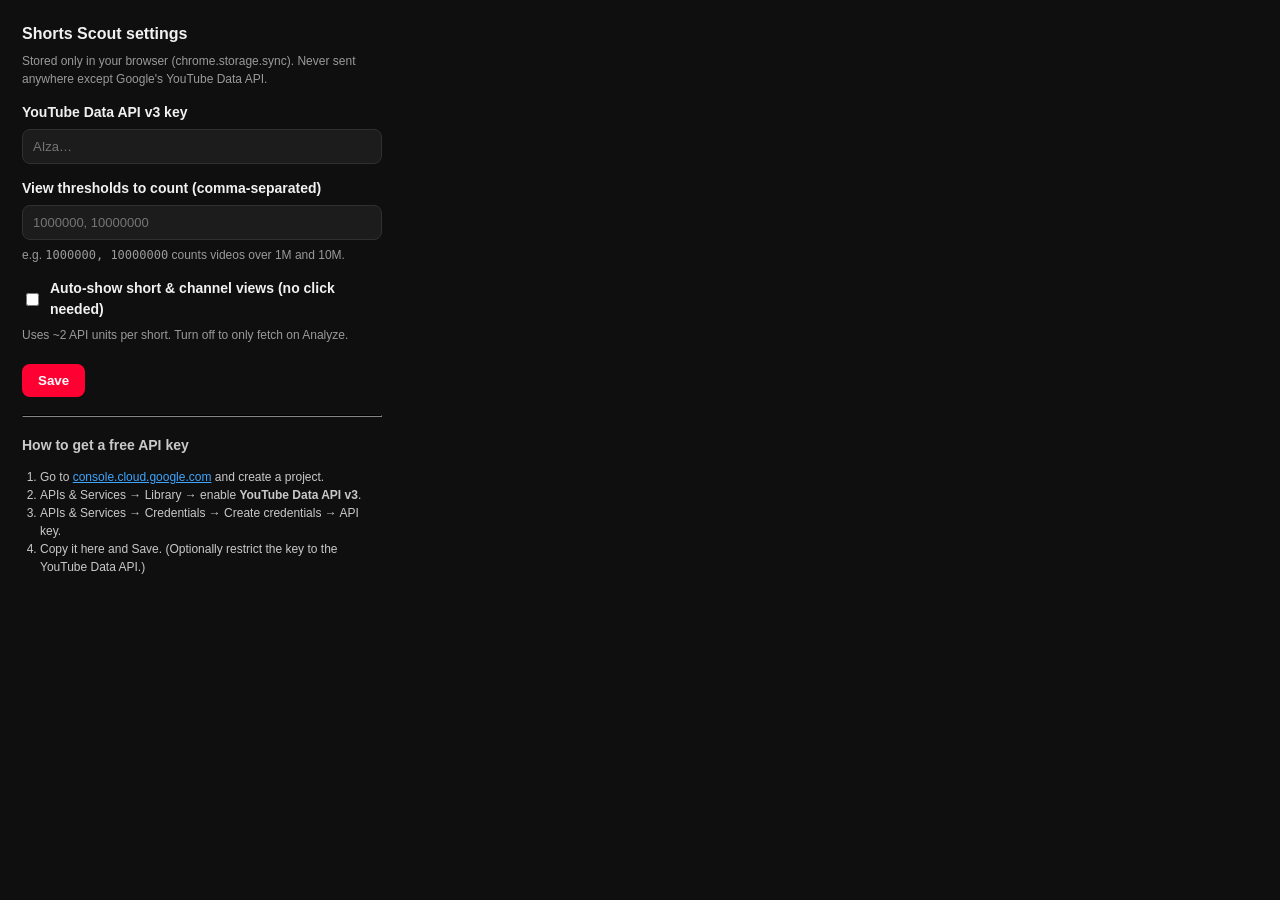
==== options.html @ efe98c16 "Shorts Scout: YouTube Shorts research Chrome extension Co-Authored-By: Claude Opus 4.8 <noreply@anth" ====
<!DOCTYPE html>
<html>
  <head>
    <meta charset="utf-8" />
    <title>Shorts Scout — Settings</title>
    <style>
      body {
        font: 14px/1.5 Roboto, Arial, sans-serif;
        background: #0f0f0f;
        color: #f1f1f1;
        margin: 0;
        padding: 22px;
        width: 360px;
      }
      h1 {
        font-size: 16px;
        margin: 0 0 4px;
      }
      p {
        color: #c9c9c9;
        margin: 6px 0;
      }
      label {
        display: block;
        margin: 14px 0 6px;
        font-weight: 600;
      }
      input[type="text"] {
        width: 100%;
        box-sizing: border-box;
        padding: 9px 10px;
        background: #1c1c1c;
        border: 1px solid #303030;
        border-radius: 8px;
        color: #fff;
        font-size: 13px;
      }
      button {
        margin-top: 14px;
        padding: 9px 16px;
        background: #ff0033;
        color: #fff;
        border: none;
        border-radius: 8px;
        font-weight: 600;
        cursor: pointer;
      }
      button:hover {
        background: #d4002b;
      }
      .ok {
        color: #5cd65c;
        margin-left: 10px;
      }
      a {
        color: #3ea6ff;
      }
      .hint {
        font-size: 12px;
        color: #9a9a9a;
      }
      ol {
        padding-left: 18px;
        color: #c9c9c9;
        font-size: 12px;
      }
    </style>
  </head>
  <body>
    <h1>Shorts Scout settings</h1>
    <p class="hint">
      Stored only in your browser (chrome.storage.sync). Never sent anywhere
      except Google's YouTube Data API.
    </p>

    <label for="apiKey">YouTube Data API v3 key</label>
    <input id="apiKey" type="text" placeholder="AIza…" autocomplete="off" />

    <label for="thresholds">View thresholds to count (comma-separated)</label>
    <input id="thresholds" type="text" placeholder="1000000, 10000000" />
    <p class="hint">e.g. <code>1000000, 10000000</code> counts videos over 1M and 10M.</p>

    <label style="display: flex; align-items: center; gap: 8px; cursor: pointer">
      <input id="autoShow" type="checkbox" style="width: auto" />
      Auto-show short &amp; channel views (no click needed)
    </label>
    <p class="hint">Uses ~2 API units per short. Turn off to only fetch on Analyze.</p>

    <div>
      <button id="save">Save</button><span id="status" class="ok"></span>
    </div>

    <hr style="border-color: #303030; margin: 18px 0" />
    <p style="font-weight: 600">How to get a free API key</p>
    <ol>
      <li>Go to <a href="https://console.cloud.google.com/" target="_blank">console.cloud.google.com</a> and create a project.</li>
      <li>APIs &amp; Services → Library → enable <b>YouTube Data API v3</b>.</li>
      <li>APIs &amp; Services → Credentials → Create credentials → API key.</li>
      <li>Copy it here and Save. (Optionally restrict the key to the YouTube Data API.)</li>
    </ol>

    <script src="options.js"></script>
  </body>
</html>
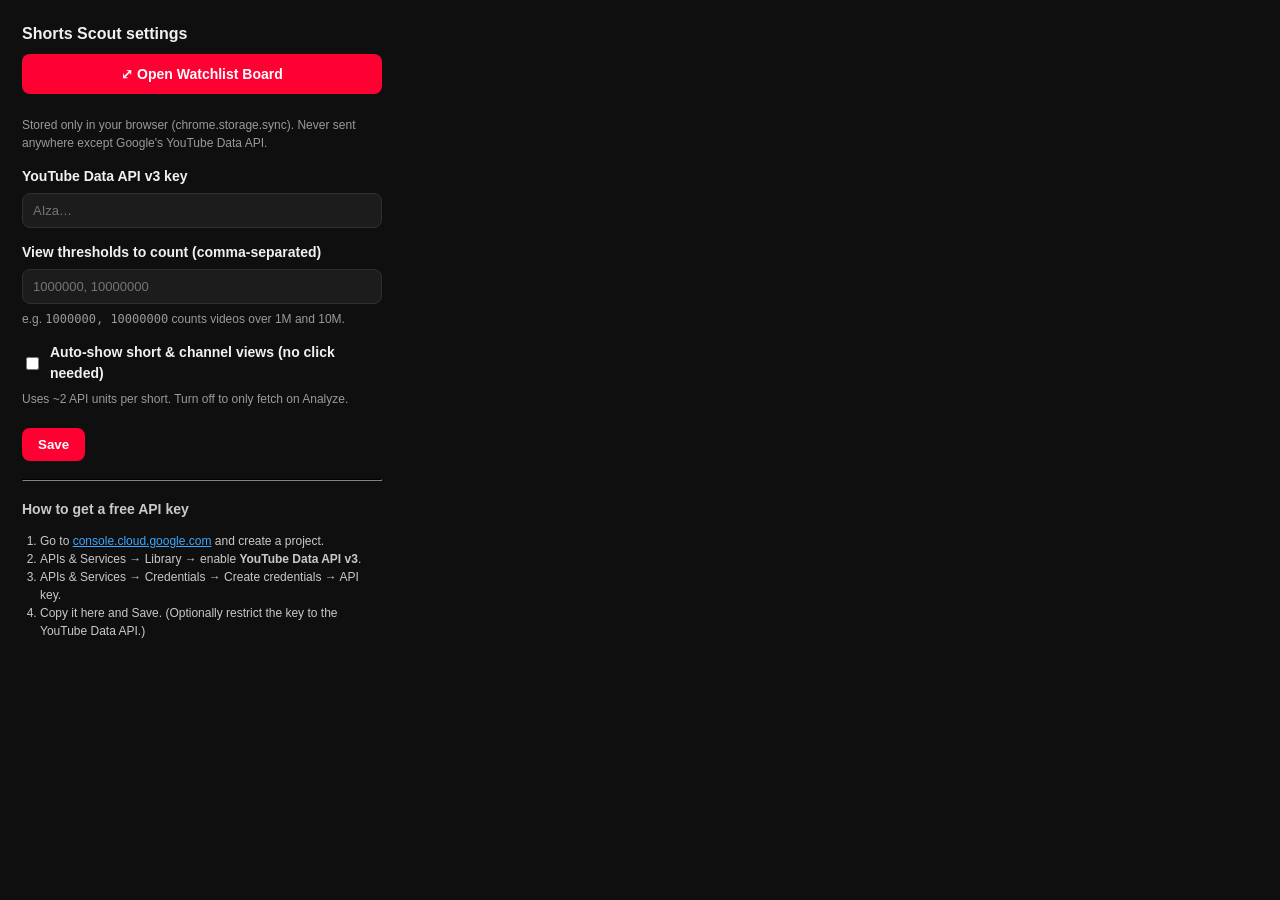
==== commit 084dff59: "Watchlist board: niches/tags/made-by-for/language, hierarchy, review drawer, analytics, saved videos" ====
--- a/options.html
+++ b/options.html
@@ -68,6 +68,11 @@
   </head>
   <body>
     <h1>Shorts Scout settings</h1>
+
+    <button id="openBoard" style="width:100%;margin:4px 0 16px;padding:12px;background:#ff0033;color:#fff;border:none;border-radius:8px;font-weight:700;font-size:14px;cursor:pointer">
+      ⤢ Open Watchlist Board
+    </button>
+
     <p class="hint">
       Stored only in your browser (chrome.storage.sync). Never sent anywhere
       except Google's YouTube Data API.
